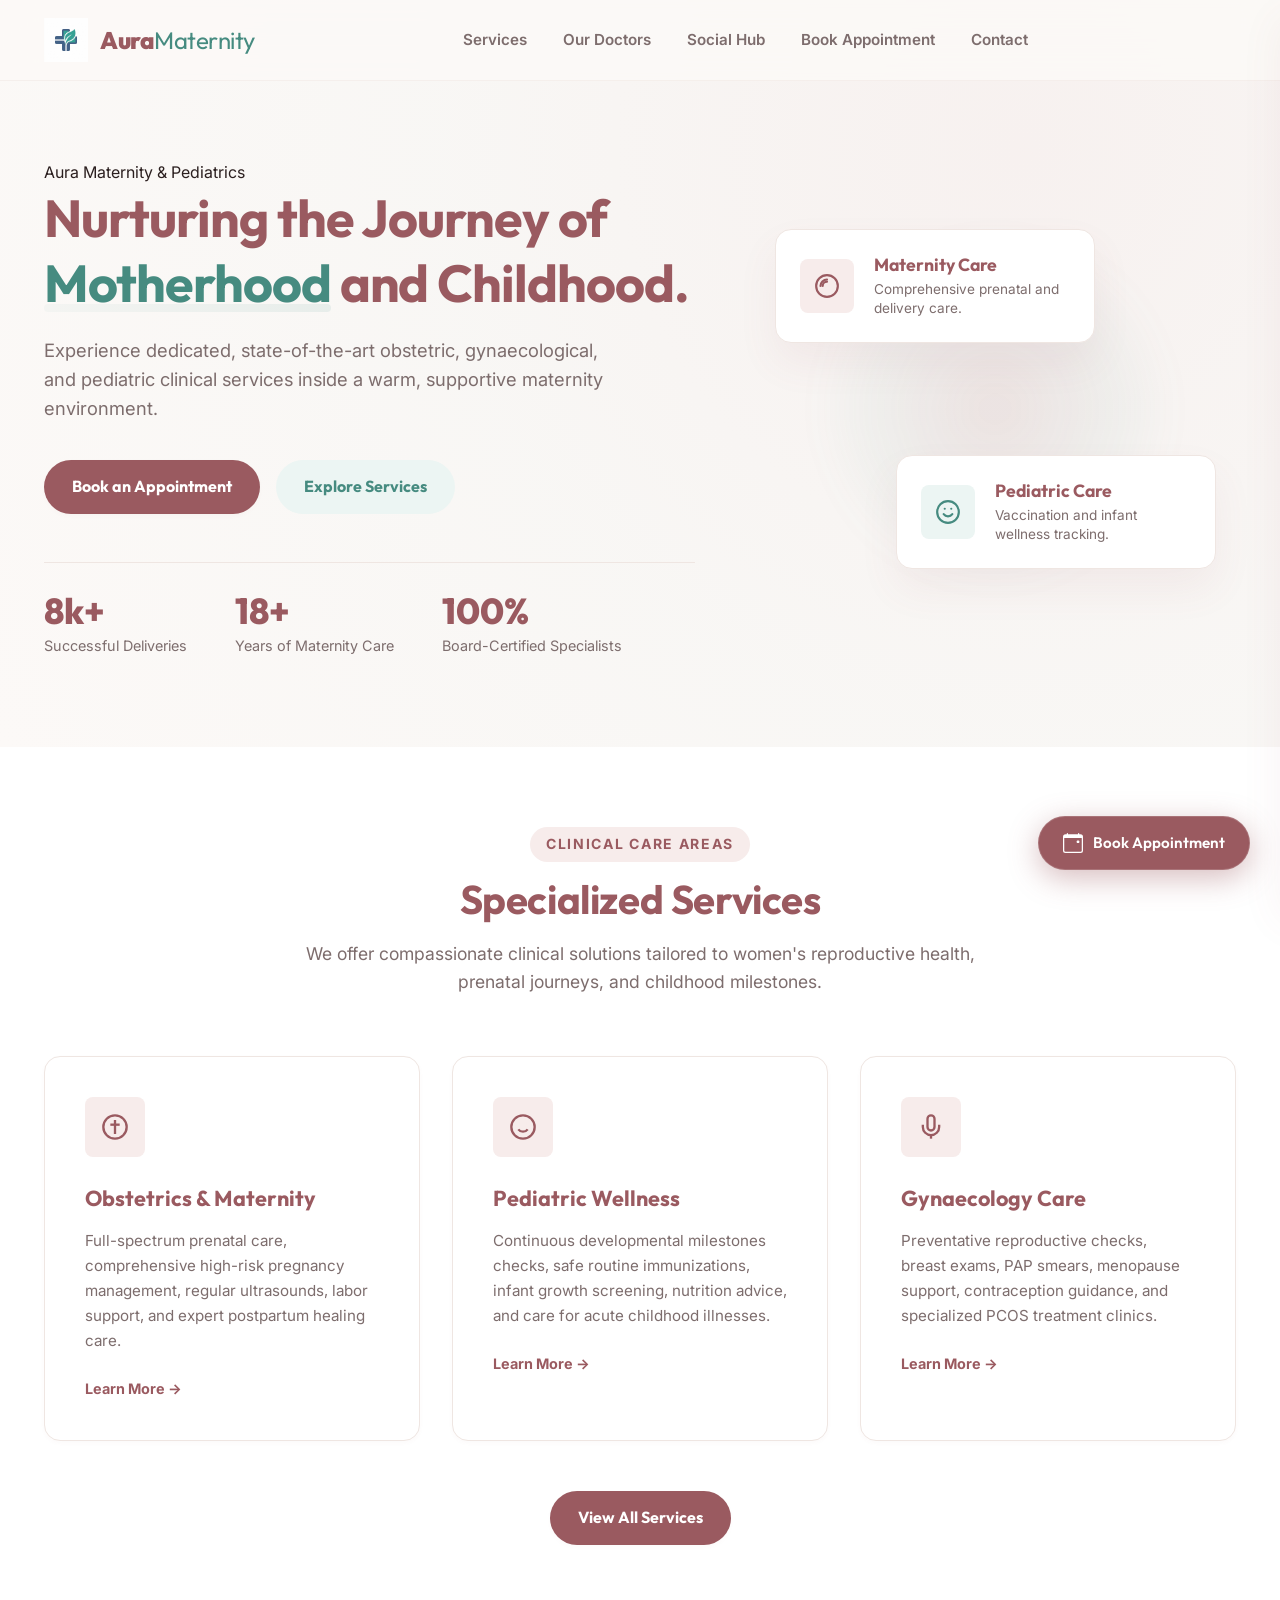
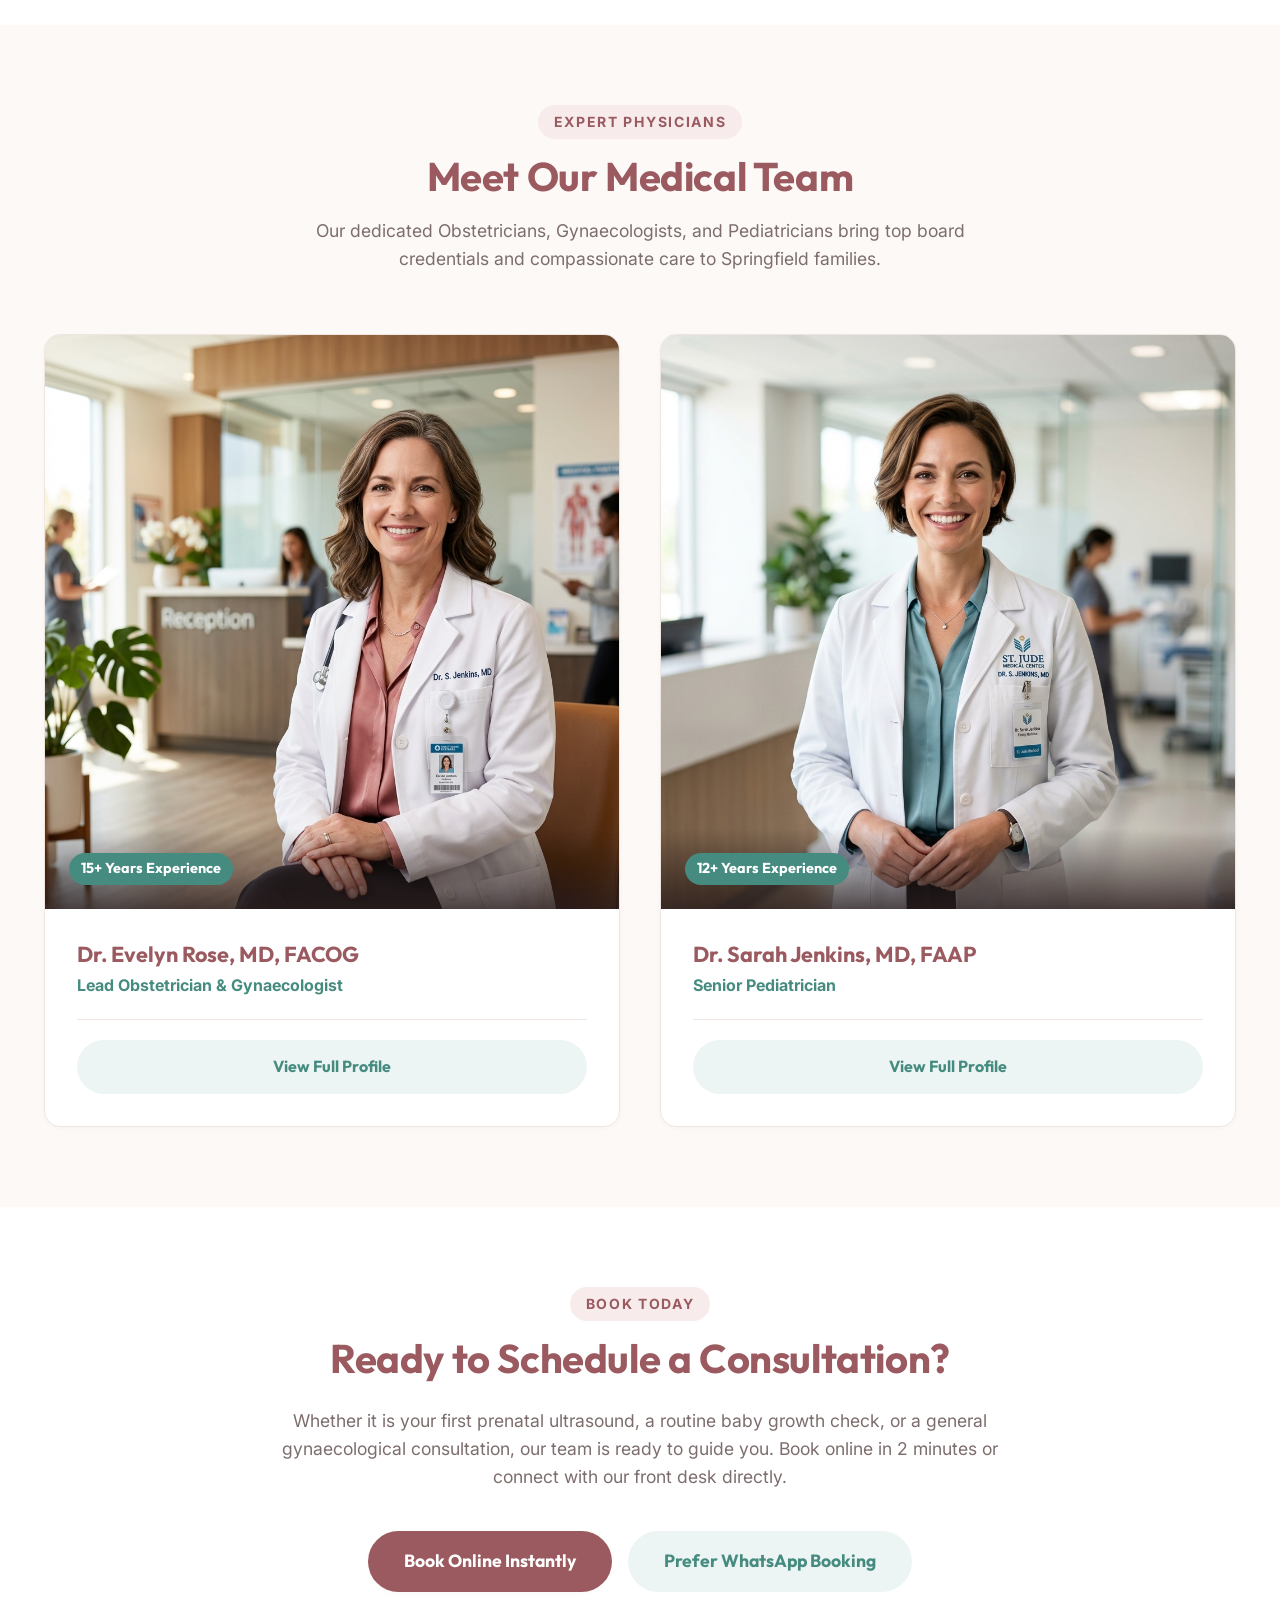
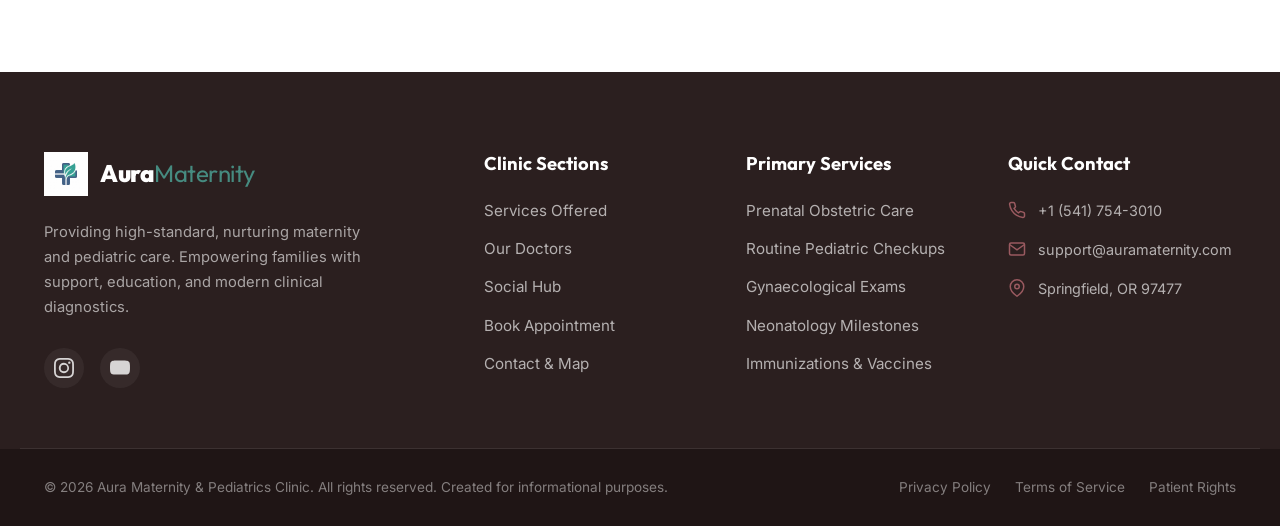
==== index.html @ d5ce459d "Adding Base Code" ====
<!DOCTYPE html>
<html lang="en">
<head>
  <meta charset="UTF-8">
  <meta name="viewport" content="width=device-width, initial-scale=1.0">
  <title>Aura Maternity & Pediatrics Clinic | Compassionate Maternal & Child Care</title>
  <meta name="description" content="Welcome to Aura Maternity & Pediatrics Clinic Springfield. Offering dedicated obstetric, gynaecological, and pediatric services. Book your consultation today.">
  
  <!-- Preconnect to Google Fonts -->
  <link rel="preconnect" href="https://fonts.googleapis.com">
  <link rel="preconnect" href="https://fonts.gstatic.com" crossorigin>
  <link href="https://fonts.googleapis.com/css2?family=Inter:wght@300;400;500;600;700&family=Outfit:wght@300;400;500;600;700;800&display=swap" rel="stylesheet">
  
  <!-- Main Stylesheet -->
  <link rel="stylesheet" href="styles.css">
</head>
<body>

  <!-- SHARED HEADER -->
  <clinic-header></clinic-header>

  <!-- 2. HERO SECTION -->
  <section class="hero-section" id="hero">
    <div class="hero-container container">
      <div class="hero-content">
        <div class="badge">Aura Maternity & Pediatrics</div>
        <h1 class="hero-title">Nurturing the Journey of <span class="highlight">Motherhood</span> and Childhood.</h1>
        <p class="hero-subtitle">Experience dedicated, state-of-the-art obstetric, gynaecological, and pediatric clinical services inside a warm, supportive maternity environment.</p>
        <div class="hero-cta-group">
          <a href="booking.html" class="btn-primary hero-btn">Book an Appointment</a>
          <a href="services.html" class="btn-secondary hero-btn-sec">Explore Services</a>
        </div>
        <div class="hero-stats">
          <div class="stat-item">
            <span class="stat-num">8k+</span>
            <span class="stat-label">Successful Deliveries</span>
          </div>
          <div class="stat-item">
            <span class="stat-num">18+</span>
            <span class="stat-label">Years of Maternity Care</span>
          </div>
          <div class="stat-item">
            <span class="stat-num">100%</span>
            <span class="stat-label">Board-Certified Specialists</span>
          </div>
        </div>
      </div>
      <div class="hero-visual">
        <div class="visual-card main-card">
          <div class="card-icon-wrapper">
            <!-- Maternal health baby icon -->
            <svg xmlns="http://www.w3.org/2000/svg" viewBox="0 0 24 24" fill="none" stroke="currentColor" stroke-width="2" stroke-linecap="round" stroke-linejoin="round"><path d="M12 22a10 10 0 1 0 0-20 10 10 0 0 0 0 20z"/><path d="M12 6a6 6 0 0 0-6 6"/><path d="M12 8a4 4 0 0 0-4 4"/></svg>
          </div>
          <div class="card-details">
            <h3>Maternity Care</h3>
            <p>Comprehensive prenatal and delivery care.</p>
          </div>
        </div>
        <div class="visual-card heart-card">
          <div class="card-icon-wrapper teal">
            <!-- Child care teddy or smiling face icon -->
            <svg xmlns="http://www.w3.org/2000/svg" viewBox="0 0 24 24" fill="none" stroke="currentColor" stroke-width="2" stroke-linecap="round" stroke-linejoin="round"><circle cx="12" cy="12" r="10"/><path d="M8 14s1.5 2 4 2 4-2 4-2"/><line x1="9" y1="9" x2="9.01" y2="9"/><line x1="15" y1="9" x2="15.01" y2="9"/></svg>
          </div>
          <div class="card-details">
            <h3>Pediatric Care</h3>
            <p>Vaccination and infant wellness tracking.</p>
          </div>
        </div>
        <div class="visual-gradient-glow"></div>
      </div>
    </div>
  </section>

  <!-- 3. SERVICES PREVIEW SECTION -->
  <section class="services-section section-padding bg-light">
    <div class="container">
      <div class="section-header text-center">
        <span class="sub-heading">Clinical Care Areas</span>
        <h2 class="section-title">Specialized Services</h2>
        <p class="section-desc">We offer compassionate clinical solutions tailored to women's reproductive health, prenatal journeys, and childhood milestones.</p>
      </div>
      
      <div class="services-grid">
        <article class="service-card">
          <div class="service-icon-container">
            <svg xmlns="http://www.w3.org/2000/svg" viewBox="0 0 24 24" fill="none" stroke="currentColor" stroke-width="2" class="service-icon"><path d="M12 22c5.523 0 10-4.477 10-10S17.523 2 12 2 2 6.477 2 12s4.477 10 10 10z"/><path d="M12 6v12"/><path d="M8 10h8"/></svg>
          </div>
          <h3 class="service-title">Obstetrics & Maternity</h3>
          <p class="service-description">Full-spectrum prenatal care, comprehensive high-risk pregnancy management, regular ultrasounds, labor support, and expert postpartum healing care.</p>
          <a href="services.html" class="service-card-link">Learn More &rarr;</a>
        </article>

        <article class="service-card">
          <div class="service-icon-container">
            <svg xmlns="http://www.w3.org/2000/svg" viewBox="0 0 24 24" fill="none" stroke="currentColor" stroke-width="2" class="service-icon"><circle cx="12" cy="12" r="10"/><path d="M8 14s1.5 2 4 2 4-2 4-2"/><line x1="9" y1="9" x2="9.01" y2="9"/><line x1="15" y1="9" x2="15.01" y2="9"/></svg>
          </div>
          <h3 class="service-title">Pediatric Wellness</h3>
          <p class="service-description">Continuous developmental milestones checks, safe routine immunizations, infant growth screening, nutrition advice, and care for acute childhood illnesses.</p>
          <a href="services.html" class="service-card-link">Learn More &rarr;</a>
        </article>

        <article class="service-card">
          <div class="service-icon-container">
            <svg xmlns="http://www.w3.org/2000/svg" viewBox="0 0 24 24" fill="none" stroke="currentColor" stroke-width="2" class="service-icon"><path d="M12 2a3 3 0 0 0-3 3v7a3 3 0 0 0 6 0V5a3 3 0 0 0-3-3z"/><path d="M19 10v2a7 7 0 0 1-14 0v-2"/><line x1="12" y1="19" x2="12" y2="22"/></svg>
          </div>
          <h3 class="service-title">Gynaecology Care</h3>
          <p class="service-description">Preventative reproductive checks, breast exams, PAP smears, menopause support, contraception guidance, and specialized PCOS treatment clinics.</p>
          <a href="services.html" class="service-card-link">Learn More &rarr;</a>
        </article>
      </div>

      <div class="text-center" style="margin-top: 50px;">
        <a href="services.html" class="btn-primary">View All Services</a>
      </div>
    </div>
  </section>

  <!-- 4. FEATURED DOCTORS PREVIEW -->
  <section class="doctors-section section-padding">
    <div class="container">
      <div class="section-header text-center">
        <span class="sub-heading">Expert Physicians</span>
        <h2 class="section-title">Meet Our Medical Team</h2>
        <p class="section-desc">Our dedicated Obstetricians, Gynaecologists, and Pediatricians bring top board credentials and compassionate care to Springfield families.</p>
      </div>

      <div class="doctors-grid">
        <article class="doctor-card">
          <div class="doctor-img-wrapper">
            <img src="assets/doc1.png" alt="Dr. Evelyn Rose" class="doctor-img">
            <div class="doctor-social-overlay">
              <span class="doctor-exp">15+ Years Experience</span>
            </div>
          </div>
          <div class="doctor-info">
            <h3 class="doctor-name">Dr. Evelyn Rose, MD, FACOG</h3>
            <p class="doctor-title">Lead Obstetrician & Gynaecologist</p>
            <hr class="doctor-divider">
            <a href="doctors.html" class="btn-secondary" style="width:100%; text-align:center;">View Full Profile</a>
          </div>
        </article>

        <article class="doctor-card">
          <div class="doctor-img-wrapper">
            <img src="assets/doc2.png" alt="Dr. Sarah Jenkins" class="doctor-img">
            <div class="doctor-social-overlay">
              <span class="doctor-exp">12+ Years Experience</span>
            </div>
          </div>
          <div class="doctor-info">
            <h3 class="doctor-name">Dr. Sarah Jenkins, MD, FAAP</h3>
            <p class="doctor-title">Senior Pediatrician</p>
            <hr class="doctor-divider">
            <a href="doctors.html" class="btn-secondary" style="width:100%; text-align:center;">View Full Profile</a>
          </div>
        </article>
      </div>
    </div>
  </section>

  <!-- 5. APPOINTMENT BOOKING MOTIVE CALLOUT -->
  <section class="booking-section section-padding bg-light">
    <div class="container text-center" style="max-width: 800px;">
      <span class="sub-heading">Book Today</span>
      <h2 class="section-title" style="margin-bottom: 24px;">Ready to Schedule a Consultation?</h2>
      <p class="section-desc" style="margin-bottom: 40px;">Whether it is your first prenatal ultrasound, a routine baby growth check, or a general gynaecological consultation, our team is ready to guide you. Book online in 2 minutes or connect with our front desk directly.</p>
      <div style="display: flex; gap: 16px; justify-content: center; flex-wrap: wrap;">
        <a href="booking.html" class="btn-primary" style="font-size: 1.1rem; padding: 16px 36px;">Book Online Instantly</a>
        <a href="booking.html" class="btn-secondary" style="font-size: 1.1rem; padding: 16px 36px;">Prefer WhatsApp Booking</a>
      </div>
    </div>
  </section>

  <!-- FOOTER -->
  <clinic-footer></clinic-footer>

  <script src="header.js" defer></script>
  <script src="footer.js" defer></script>
  <script src="app.js"></script>
</body>
</html>
---- styles.css ----
/* ==========================================================================
   Aura Maternity & Pediatrics Clinic Stylesheet (Maternity Re-Theme)
   ========================================================================== */

/* 1. CSS VARIABLES & THEME SETUP */
:root {
  /* Color Palette - Warm, Comforting Maternity Home Theme */
  --primary: #9A5A60;          /* Warm Dusty Rose */
  --primary-hover: #7E4449;
  --primary-light: #F7ECEB;
  --secondary: #468B80;        /* Soft Sage Teal */
  --secondary-hover: #366E65;
  --secondary-light: #ECF5F3;
  --accent: #FAF1EE;           /* Warm Peach/Cream Accent */
  --text-main: #2B1F1F;        /* Deep Espresso Charcoal */
  --text-muted: #7D6D6D;       /* Warm Taupe Slate */
  --bg-primary: #FCF9F7;       /* Soft Creamy White */
  --bg-secondary: #FFFFFF;     /* Pure White */
  --border-color: #EFE6E2;     /* Warm Soft Border */
  --whatsapp-green: #25D366;   
  --whatsapp-hover: #1EBE57;
  
  /* Typography & Spacing */
  --font-heading: 'Outfit', sans-serif;
  --font-body: 'Inter', sans-serif;
  
  /* Shadows & Radius */
  --shadow-sm: 0 2px 4px rgba(154, 90, 96, 0.03);
  --shadow-md: 0 10px 20px rgba(154, 90, 96, 0.05);
  --shadow-lg: 0 20px 40px rgba(154, 90, 96, 0.07);
  --shadow-teal: 0 10px 20px rgba(70, 139, 128, 0.15);
  --radius-sm: 8px;
  --radius-md: 16px;
  --radius-lg: 24px;
  --radius-round: 50%;
  
  /* Transitions */
  --transition-fast: 0.2s cubic-bezier(0.4, 0, 0.2, 1);
  --transition-normal: 0.3s cubic-bezier(0.4, 0, 0.2, 1);
  --transition-slow: 0.5s cubic-bezier(0.4, 0, 0.2, 1);
}

/* 2. RESET & BASE STYLES */
*, *::before, *::after {
  box-sizing: border-box;
  margin: 0;
  padding: 0;
}

html {
  scroll-behavior: smooth;
  font-size: 16px;
}

body {
  font-family: var(--font-body);
  color: var(--text-main);
  background-color: var(--bg-primary);
  line-height: 1.6;
  -webkit-font-smoothing: antialiased;
  overflow-x: hidden;
}

.container {
  width: 100%;
  max-width: 1240px;
  margin: 0 auto;
  padding: 0 24px;
}

section {
  position: relative;
}

.section-padding {
  padding: 80px 0;
}

.bg-light {
  background-color: var(--bg-secondary);
}

a {
  text-decoration: none;
  color: inherit;
  transition: var(--transition-fast);
}

ul {
  list-style: none;
}

img {
  max-width: 100%;
  display: block;
  height: auto;
}

/* Typography styles */
h1, h2, h3, h4, h5, h6 {
  font-family: var(--font-heading);
  font-weight: 700;
  line-height: 1.25;
}

.section-header {
  max-width: 700px;
  margin: 0 auto 60px auto;
}

.text-center {
  text-align: center;
}

.sub-heading {
  font-family: var(--font-body);
  font-size: 0.875rem;
  text-transform: uppercase;
  letter-spacing: 0.12em;
  color: var(--primary);
  font-weight: 700;
  display: inline-block;
  margin-bottom: 12px;
  background-color: var(--primary-light);
  padding: 6px 16px;
  border-radius: 50px;
}

.section-title {
  font-size: 2.5rem;
  color: var(--primary);
  margin-bottom: 16px;
  letter-spacing: -0.01em;
}

.section-desc {
  color: var(--text-muted);
  font-size: 1.1rem;
}

/* Page Banner (Multi-Page Header Hero) */
.page-banner {
  background: radial-gradient(circle at 10% 20%, var(--accent) 0%, var(--bg-primary) 100%);
  padding: 140px 0 60px 0;
  border-bottom: 1px solid var(--border-color);
  text-align: center;
}

.page-banner h1 {
  font-size: 3rem;
  color: var(--primary);
  margin-bottom: 12px;
}

.page-banner p {
  color: var(--text-muted);
  font-size: 1.15rem;
  max-width: 600px;
  margin: 0 auto;
}

/* Button UI Components - Optimized for Gynaecology & Booking Intent */
.btn-primary {
  display: inline-flex;
  align-items: center;
  justify-content: center;
  background-color: var(--primary);
  color: var(--bg-secondary) !important;
  font-family: var(--font-heading);
  font-weight: 700;
  padding: 14px 28px;
  border-radius: 50px;
  border: none;
  cursor: pointer;
  box-shadow: var(--shadow-sm);
  transition: var(--transition-fast);
}

.btn-primary:hover {
  background-color: var(--primary-hover);
  transform: translateY(-2px);
  box-shadow: var(--shadow-md);
}

.btn-secondary {
  display: inline-flex;
  align-items: center;
  justify-content: center;
  background-color: var(--secondary-light);
  color: var(--secondary) !important;
  font-family: var(--font-heading);
  font-weight: 700;
  padding: 14px 28px;
  border-radius: 50px;
  border: none;
  cursor: pointer;
  transition: var(--transition-fast);
}

.btn-secondary:hover {
  background-color: #d8ebe8;
  transform: translateY(-2px);
}

/* ==========================================================================
   3. NAVIGATION HEADER
   ========================================================================== */
.header {
  position: fixed;
  top: 0;
  left: 0;
  width: 100%;
  z-index: 1000;
  background-color: rgba(252, 249, 247, 0.85);
  backdrop-filter: blur(16px);
  -webkit-backdrop-filter: blur(16px);
  border-bottom: 1px solid rgba(239, 230, 226, 0.5);
  transition: var(--transition-normal);
}

.header.scrolled {
  background-color: var(--bg-secondary);
  box-shadow: var(--shadow-sm);
  padding: 8px 0;
}

.nav-container {
  display: flex;
  align-items: center;
  justify-content: space-between;
  height: 80px;
  transition: var(--transition-normal);
}

.header.scrolled .nav-container {
  height: 70px;
}

.logo-wrapper {
  display: flex;
  align-items: center;
  gap: 12px;
}

.logo-img {
  width: 44px;
  height: 44px;
  object-fit: contain;
}

.logo-text {
  font-family: var(--font-heading);
  font-size: 1.5rem;
  font-weight: 850;
  color: var(--primary);
  letter-spacing: -0.02em;
}

.logo-text span {
  color: var(--secondary);
  font-weight: 400;
}

/* Desktop navigation links */
.nav-list {
  display: flex;
  gap: 36px;
}

.nav-link {
  font-family: var(--font-body);
  font-size: 0.95rem;
  font-weight: 600;
  color: var(--text-muted);
  position: relative;
  padding: 8px 0;
}

.nav-link::after {
  content: '';
  position: absolute;
  bottom: 0;
  left: 0;
  width: 0;
  height: 2.5px;
  background-color: var(--primary);
  transition: var(--transition-fast);
}

.nav-link:hover {
  color: var(--primary);
}

.nav-link:hover::after,
.nav-link.active::after {
  width: 100%;
}

.nav-link.active {
  color: var(--primary);
  font-weight: 700;
}

.nav-actions {
  display: flex;
  align-items: center;
  gap: 20px;
}

/* Menu Hamburger Button (Mobile) */
.menu-toggle {
  display: none;
  background: none;
  border: none;
  cursor: pointer;
  flex-direction: column;
  gap: 6px;
  padding: 8px;
  z-index: 1100;
}

.menu-toggle .bar {
  width: 24px;
  height: 2.5px;
  background-color: var(--primary);
  border-radius: 4px;
  transition: var(--transition-fast);
}

/* Mobile drawer navigation system */
.mobile-drawer {
  position: fixed;
  top: 0;
  right: -320px;
  width: 320px;
  height: 100%;
  background-color: var(--bg-secondary);
  z-index: 1100;
  box-shadow: var(--shadow-lg);
  display: flex;
  flex-direction: column;
  padding: 32px 24px;
  transition: var(--transition-normal);
}

.mobile-drawer.open {
  right: 0;
}

.drawer-header {
  display: flex;
  align-items: center;
  justify-content: space-between;
  margin-bottom: 40px;
}

.drawer-close {
  font-size: 2rem;
  background: none;
  border: none;
  cursor: pointer;
  color: var(--text-muted);
  line-height: 1;
}

.drawer-list {
  display: flex;
  flex-direction: column;
  gap: 20px;
  margin-bottom: auto;
}

.drawer-link {
  font-family: var(--font-heading);
  font-size: 1.25rem;
  font-weight: 700;
  color: var(--text-main);
  padding: 8px 0;
  display: block;
}

.drawer-link:hover,
.drawer-link.active {
  color: var(--primary);
}

.drawer-footer {
  margin-top: auto;
}

.drawer-btn {
  width: 100%;
  text-align: center;
}

.drawer-overlay {
  position: fixed;
  top: 0;
  left: 0;
  width: 100%;
  height: 100%;
  background-color: rgba(43, 31, 31, 0.4);
  z-index: 1050;
  opacity: 0;
  pointer-events: none;
  backdrop-filter: blur(4px);
  transition: var(--transition-normal);
}

.drawer-overlay.active {
  opacity: 1;
  pointer-events: auto;
}

/* ==========================================================================
   4. HERO SECTION
   ========================================================================== */
.hero-section {
  padding: 160px 0 90px 0;
  background: radial-gradient(circle at 80% 20%, rgba(154, 90, 96, 0.05) 0%, rgba(70, 139, 128, 0.02) 50%, var(--bg-primary) 100%);
  overflow: hidden;
}

.hero-container {
  display: grid;
  grid-template-columns: 1.15fr 0.85fr;
  align-items: center;
  gap: 60px;
}

.hero-title {
  font-size: 3.25rem;
  color: var(--primary);
  margin-bottom: 20px;
  letter-spacing: -0.02em;
}

.hero-title .highlight {
  color: var(--secondary);
  position: relative;
}

.hero-title .highlight::after {
  content: '';
  position: absolute;
  bottom: 4px;
  left: 0;
  width: 100%;
  height: 8px;
  background-color: rgba(70, 139, 128, 0.12);
  z-index: -1;
  border-radius: 4px;
}

.hero-subtitle {
  font-size: 1.15rem;
  color: var(--text-muted);
  margin-bottom: 36px;
  max-width: 580px;
}

.hero-cta-group {
  display: flex;
  gap: 16px;
  margin-bottom: 48px;
}

.hero-stats {
  display: flex;
  gap: 48px;
  border-top: 1px solid var(--border-color);
  padding-top: 28px;
}

.stat-item {
  display: flex;
  flex-direction: column;
}

.stat-num {
  font-family: var(--font-heading);
  font-size: 2.25rem;
  font-weight: 800;
  color: var(--primary);
  line-height: 1.1;
}

.stat-label {
  color: var(--text-muted);
  font-size: 0.9rem;
  margin-top: 4px;
}

/* Hero geometric UI illustration cards */
.hero-visual {
  position: relative;
  height: 480px;
  display: flex;
  align-items: center;
  justify-content: center;
}

.visual-card {
  position: absolute;
  background-color: var(--bg-secondary);
  border-radius: var(--radius-md);
  box-shadow: var(--shadow-lg);
  padding: 24px;
  display: flex;
  align-items: center;
  gap: 20px;
  width: 320px;
  transition: var(--transition-normal);
  z-index: 2;
  border: 1px solid var(--border-color);
}

.visual-card:hover {
  transform: translateY(-8px) scale(1.02);
}

.main-card {
  top: 60px;
  left: 20px;
}

.heart-card {
  bottom: 80px;
  right: 20px;
}

.card-icon-wrapper {
  width: 54px;
  height: 54px;
  border-radius: var(--radius-sm);
  background-color: var(--primary-light);
  color: var(--primary);
  display: flex;
  align-items: center;
  justify-content: center;
  flex-shrink: 0;
}

.card-icon-wrapper.teal {
  background-color: var(--secondary-light);
  color: var(--secondary);
}

.card-icon-wrapper svg {
  width: 26px;
  height: 26px;
}

.card-details h3 {
  font-size: 1.1rem;
  color: var(--primary);
  margin-bottom: 4px;
}

.card-details p {
  font-size: 0.85rem;
  color: var(--text-muted);
  line-height: 1.4;
}

.visual-gradient-glow {
  position: absolute;
  width: 320px;
  height: 320px;
  border-radius: var(--radius-round);
  background: radial-gradient(circle, rgba(154, 90, 96, 0.12) 0%, rgba(70, 139, 128, 0.05) 50%, transparent 100%);
  filter: blur(20px);
  z-index: 1;
}

/* ==========================================================================
   5. SERVICES OFFERED
   ========================================================================== */
.services-grid {
  display: grid;
  grid-template-columns: repeat(auto-fit, minmax(350px, 1fr));
  gap: 32px;
}

.service-card {
  background-color: var(--bg-secondary);
  border-radius: var(--radius-md);
  padding: 40px;
  box-shadow: var(--shadow-sm);
  border: 1px solid var(--border-color);
  transition: var(--transition-normal);
  display: flex;
  flex-direction: column;
  align-items: flex-start;
}

.service-card:hover {
  transform: translateY(-8px);
  box-shadow: var(--shadow-lg);
  border-color: rgba(154, 90, 96, 0.2);
}

.service-icon-container {
  width: 60px;
  height: 60px;
  border-radius: var(--radius-sm);
  background-color: var(--primary-light);
  color: var(--primary);
  display: flex;
  align-items: center;
  justify-content: center;
  margin-bottom: 28px;
  transition: var(--transition-fast);
}

.service-card:hover .service-icon-container {
  background-color: var(--secondary);
  color: var(--bg-secondary);
  transform: scale(1.05);
}

.service-icon {
  width: 28px;
  height: 28px;
}

.service-title {
  font-size: 1.35rem;
  color: var(--primary);
  margin-bottom: 16px;
}

.service-description {
  color: var(--text-muted);
  font-size: 0.95rem;
  line-height: 1.65;
  margin-bottom: 24px;
}

.service-card-link {
  font-weight: 700;
  font-size: 0.9rem;
  color: var(--primary);
  display: inline-flex;
  align-items: center;
  gap: 6px;
}

.service-card-link:hover {
  color: var(--secondary);
}

/* ==========================================================================
   6. DOCTORS & QUALIFICATIONS
   ========================================================================== */
.doctors-grid {
  display: grid;
  grid-template-columns: repeat(auto-fit, minmax(340px, 1fr));
  gap: 40px;
}

.doctor-card {
  background-color: var(--bg-secondary);
  border-radius: var(--radius-md);
  box-shadow: var(--shadow-sm);
  border: 1px solid var(--border-color);
  overflow: hidden;
  transition: var(--transition-normal);
}

.doctor-card:hover {
  transform: translateY(-6px);
  box-shadow: var(--shadow-lg);
}

.doctor-img-wrapper {
  position: relative;
  width: 100%;
  aspect-ratio: 1 / 1;
  overflow: hidden;
  background-color: var(--primary-light);
}

.doctor-img {
  width: 100%;
  height: 100%;
  object-fit: cover;
  transition: var(--transition-slow);
}

.doctor-card:hover .doctor-img {
  transform: scale(1.05);
}

.doctor-social-overlay {
  position: absolute;
  bottom: 0;
  left: 0;
  width: 100%;
  background: linear-gradient(to top, rgba(43, 31, 31, 0.8) 0%, rgba(43, 31, 31, 0) 100%);
  padding: 24px;
  display: flex;
  align-items: flex-end;
}

.doctor-exp {
  color: var(--bg-secondary);
  font-family: var(--font-heading);
  font-size: 0.9rem;
  font-weight: 700;
  background-color: var(--secondary);
  padding: 4px 12px;
  border-radius: 50px;
}

.doctor-info {
  padding: 32px;
}

.doctor-name {
  font-size: 1.35rem;
  color: var(--primary);
  margin-bottom: 6px;
}

.doctor-title {
  color: var(--secondary);
  font-weight: 700;
  font-size: 1rem;
}

.doctor-divider {
  border: none;
  border-top: 1px solid var(--border-color);
  margin: 20px 0;
}

.qualifications-header {
  font-size: 0.9rem;
  color: var(--text-main);
  margin-bottom: 12px;
  font-weight: 750;
  text-transform: uppercase;
  letter-spacing: 0.05em;
}

.qualifications-list {
  display: flex;
  flex-direction: column;
  gap: 8px;
}

.qualifications-list li {
  font-size: 0.88rem;
  color: var(--text-muted);
  position: relative;
  padding-left: 20px;
}

.qualifications-list li::before {
  content: "•";
  color: var(--primary);
  font-size: 1.25rem;
  position: absolute;
  left: 4px;
  top: -2px;
}

/* ==========================================================================
   7. PATIENT EDUCATION & SOCIAL MEDIA REELS (SOCIAL HUB)
   ========================================================================== */
.social-hub-intro {
  margin-bottom: 50px;
  padding: 30px;
  background-color: var(--accent);
  border-radius: var(--radius-md);
  border: 1px dashed var(--primary);
  display: flex;
  align-items: center;
  justify-content: space-between;
  gap: 30px;
}

.intro-content h3 {
  color: var(--primary);
  font-size: 1.35rem;
  margin-bottom: 6px;
}

.intro-content p {
  color: var(--text-muted);
  font-size: 0.95rem;
}

.social-btns {
  display: flex;
  gap: 12px;
  flex-wrap: wrap;
}

.social-btn {
  display: inline-flex;
  align-items: center;
  gap: 8px;
  padding: 10px 18px;
  border-radius: 50px;
  font-family: var(--font-heading);
  font-weight: 700;
  font-size: 0.88rem;
  color: var(--bg-secondary);
}

.btn-ig { background: linear-gradient(45deg, #f09433 0%, #e6683c 25%, #dc2743 50%, #cc2366 75%, #bc1888 100%); }
.btn-yt { background-color: #FF0000; }

.social-btns a:hover {
  transform: translateY(-2px);
  box-shadow: var(--shadow-md);
}

.education-tabs {
  display: flex;
  justify-content: center;
  gap: 16px;
  margin-bottom: 48px;
  flex-wrap: wrap;
}

.tab-btn {
  font-family: var(--font-heading);
  font-size: 0.95rem;
  font-weight: 700;
  color: var(--text-muted);
  background-color: var(--bg-secondary);
  border: 1px solid var(--border-color);
  padding: 10px 24px;
  border-radius: 50px;
  cursor: pointer;
  transition: var(--transition-fast);
}

.tab-btn:hover {
  color: var(--primary);
  border-color: var(--primary);
}

.tab-btn.active {
  color: var(--bg-secondary);
  background-color: var(--primary);
  border-color: var(--primary);
}

.education-grid {
  display: grid;
  grid-template-columns: repeat(auto-fit, minmax(320px, 1fr));
  gap: 32px;
}

.video-card-container {
  background-color: var(--bg-secondary);
  border-radius: var(--radius-md);
  overflow: hidden;
  box-shadow: var(--shadow-sm);
  border: 1px solid var(--border-color);
  transition: var(--transition-normal);
  display: flex;
  flex-direction: column;
}

.video-card-container:hover {
  transform: translateY(-4px);
  box-shadow: var(--shadow-lg);
}

.reel-aspect-ratio-box,
.shorts-aspect-ratio-box {
  width: 100%;
  aspect-ratio: 9 / 16;
  position: relative;
  background-color: #000;
  overflow: hidden;
}

.video-thumbnail-placeholder {
  position: absolute;
  top: 0;
  left: 0;
  width: 100%;
  height: 100%;
  display: flex;
  flex-direction: column;
  justify-content: space-between;
  padding: 24px;
  cursor: pointer;
  z-index: 2;
}

.video-badge {
  align-self: flex-start;
  background-color: rgba(43, 31, 31, 0.6);
  color: var(--bg-secondary);
  font-size: 0.75rem;
  font-weight: 700;
  padding: 4px 10px;
  border-radius: 50px;
  backdrop-filter: blur(4px);
  letter-spacing: 0.05em;
  text-transform: uppercase;
}

.youtube-badge {
  background-color: rgba(255, 0, 0, 0.85);
}

.play-button-overlay {
  position: absolute;
  top: 50%;
  left: 50%;
  transform: translate(-50%, -50%);
  width: 64px;
  height: 64px;
  border-radius: var(--radius-round);
  background-color: rgba(255, 255, 255, 0.95);
  color: var(--primary);
  display: flex;
  align-items: center;
  justify-content: center;
  box-shadow: var(--shadow-lg);
  transition: var(--transition-fast);
}

.video-thumbnail-placeholder:hover .play-button-overlay {
  transform: translate(-50%, -50%) scale(1.1);
  background-color: var(--secondary);
  color: var(--bg-secondary);
}

.play-svg {
  width: 24px;
  height: 24px;
  margin-left: 4px;
  fill: currentColor;
}

.video-creator {
  display: flex;
  align-items: center;
  gap: 10px;
  color: var(--bg-secondary);
  text-shadow: 0 2px 4px rgba(0, 0, 0, 0.4);
}

.creator-avatar {
  width: 32px;
  height: 32px;
  border-radius: var(--radius-round);
  border: 1.5px solid var(--bg-secondary);
  object-fit: cover;
}

.video-creator span {
  font-weight: 600;
  font-size: 0.85rem;
}

.video-iframe {
  position: absolute;
  top: 0;
  left: 0;
  width: 100%;
  height: 100%;
  z-index: 1;
}

.video-iframe.hidden {
  display: none;
}

.video-info {
  padding: 24px;
  flex-grow: 1;
  display: flex;
  flex-direction: column;
}

.video-title {
  font-size: 1.15rem;
  color: var(--primary);
  margin-bottom: 8px;
}

.video-caption {
  font-size: 0.88rem;
  color: var(--text-muted);
  margin-bottom: 16px;
  line-height: 1.5;
  flex-grow: 1;
}

.video-tag {
  color: var(--secondary);
  font-weight: 700;
  font-size: 0.85rem;
}

/* Carousel & Embed Styles */
.social-content-section {
  display: none;
}
.social-content-section.active {
  display: block;
}

.carousel-wrapper {
  position: relative;
  width: 100%;
  display: flex;
  align-items: center;
}

.carousel-container {
  overflow-x: auto;
  scroll-snap-type: x mandatory;
  scroll-behavior: smooth;
  display: flex;
  gap: 24px;
  padding: 16px 4px;
  width: 100%;
  -webkit-overflow-scrolling: touch;
}

.carousel-container::-webkit-scrollbar {
  display: none;
}

.carousel-slide {
  flex: 0 0 320px;
  scroll-snap-align: start;
  background-color: var(--bg-secondary);
  border-radius: var(--radius-md);
  border: 1px solid var(--border-color);
  box-shadow: var(--shadow-sm);
  overflow: hidden;
  display: flex;
  flex-direction: column;
}

.social-embed-iframe {
  width: 100%;
  height: 100%;
  border: none;
}

.carousel-arrow {
  position: absolute;
  top: 50%;
  transform: translateY(-50%);
  width: 48px;
  height: 48px;
  border-radius: var(--radius-round);
  background-color: var(--bg-secondary);
  border: 1px solid var(--border-color);
  color: var(--primary);
  display: flex;
  align-items: center;
  justify-content: center;
  cursor: pointer;
  box-shadow: var(--shadow-md);
  z-index: 10;
  transition: var(--transition-normal);
}

.carousel-arrow:hover {
  background-color: var(--primary);
  color: var(--bg-secondary);
  border-color: var(--primary);
}

.carousel-arrow.prev-btn {
  left: -24px;
}

.carousel-arrow.next-btn {
  right: -24px;
}

@media (max-width: 768px) {
  .carousel-arrow {
    display: none;
  }
}

/* See All Card */
.see-all-card {
  background-color: var(--accent-light, #FCF5F5);
  border: 2px dashed var(--primary);
  display: flex;
  align-items: center;
  justify-content: center;
  text-align: center;
  padding: 40px 24px;
}

.see-all-card-content {
  display: flex;
  flex-direction: column;
  align-items: center;
  justify-content: center;
  height: 100%;
}

.social-icon-large {
  width: 72px;
  height: 72px;
  border-radius: var(--radius-round);
  display: flex;
  align-items: center;
  justify-content: center;
  margin-bottom: 24px;
  color: var(--bg-secondary);
}

.ig-gradient {
  background: linear-gradient(45deg, #f09433 0%, #e6683c 25%, #dc2743 50%, #cc2366 75%, #bc1888 100%);
}

.yt-red {
  background-color: #FF0000;
}

.see-all-card h3 {
  font-size: 1.35rem;
  color: var(--primary);
  margin-bottom: 12px;
}

.see-all-card p {
  font-size: 0.9rem;
  color: var(--text-muted);
  margin-bottom: 28px;
  line-height: 1.5;
}

/* ==========================================================================
   8. APPOINTMENT BOOKING
   ========================================================================== */
.booking-layout {
  display: grid;
  grid-template-columns: 1.2fr 0.8fr;
  gap: 40px;
}

.booking-form-card {
  background-color: var(--bg-secondary);
  border-radius: var(--radius-md);
  overflow: hidden;
  box-shadow: var(--shadow-sm);
  border: 1px solid var(--border-color);
  display: flex;
  flex-direction: column;
}

.form-header {
  padding: 32px 32px 24px 32px;
  border-bottom: 1px solid var(--border-color);
}

.form-header h3 {
  font-size: 1.5rem;
  color: var(--primary);
  margin-bottom: 6px;
}

.form-header p {
  color: var(--text-muted);
  font-size: 0.95rem;
}

.iframe-wrapper {
  position: relative;
  width: 100%;
  height: 600px;
  background-color: var(--bg-primary);
}

.booking-iframe {
  position: absolute;
  top: 0;
  left: 0;
  width: 100%;
  height: 100%;
  border: none;
}

/* WhatsApp Callcard */
.whatsapp-action-card {
  position: relative;
  background: linear-gradient(135deg, #075E54 0%, #128C7E 100%);
  border-radius: var(--radius-md);
  padding: 48px 36px;
  color: var(--bg-secondary);
  box-shadow: var(--shadow-teal);
  overflow: hidden;
  display: flex;
  flex-direction: column;
  justify-content: center;
}

.whatsapp-card-content {
  position: relative;
  z-index: 2;
}

.whatsapp-icon-large {
  width: 80px;
  height: 80px;
  border-radius: var(--radius-round);
  background-color: rgba(255, 255, 255, 0.15);
  display: flex;
  align-items: center;
  justify-content: center;
  margin-bottom: 28px;
  color: var(--bg-secondary);
}

.whatsapp-badge {
  display: inline-block;
  background-color: rgba(255, 255, 255, 0.2);
  color: var(--bg-secondary);
  font-size: 0.75rem;
  font-weight: 700;
  text-transform: uppercase;
  letter-spacing: 0.08em;
  padding: 4px 12px;
  border-radius: 50px;
  margin-bottom: 16px;
}

.whatsapp-action-card h3 {
  font-size: 1.85rem;
  margin-bottom: 12px;
  font-weight: 700;
}

.whatsapp-text {
  font-size: 0.95rem;
  line-height: 1.6;
  opacity: 0.9;
  margin-bottom: 32px;
}

.phone-input-group {
  margin-bottom: 28px;
  display: flex;
  flex-direction: column;
  gap: 8px;
}

.phone-input-group label {
  font-size: 0.85rem;
  font-weight: 600;
  text-transform: uppercase;
  letter-spacing: 0.05em;
  opacity: 0.9;
}

.desk-select {
  width: 100%;
  background-color: rgba(255, 255, 255, 0.12);
  color: var(--bg-secondary);
  border: 1px solid rgba(255, 255, 255, 0.3);
  padding: 12px 16px;
  border-radius: var(--radius-sm);
  font-family: var(--font-body);
  font-size: 0.95rem;
  outline: none;
  cursor: pointer;
}

.desk-select option {
  background-color: #128C7E;
  color: var(--bg-secondary);
}

.btn-whatsapp {
  display: inline-flex;
  align-items: center;
  justify-content: center;
  gap: 10px;
  width: 100%;
  background-color: var(--bg-secondary);
  color: #075E54 !important;
  font-family: var(--font-heading);
  font-weight: 700;
  padding: 16px 28px;
  border-radius: 50px;
  box-shadow: 0 4px 12px rgba(0, 0, 0, 0.15);
  font-size: 1.05rem;
}

.btn-whatsapp:hover {
  background-color: var(--primary-light);
  transform: translateY(-2px);
  box-shadow: 0 6px 16px rgba(0, 0, 0, 0.25);
}

.whatsapp-card-background {
  position: absolute;
  top: -20px;
  right: -20px;
  width: 220px;
  height: 220px;
  border-radius: var(--radius-round);
  background-color: rgba(255, 255, 255, 0.04);
  z-index: 1;
}

/* ==========================================================================
   9. CLINIC INFO & ADDRESS
   ========================================================================== */
.contact-grid {
  display: grid;
  grid-template-columns: repeat(auto-fit, minmax(450px, 1fr));
  gap: 40px;
}

.contact-info-card {
  background-color: var(--bg-secondary);
  border-radius: var(--radius-md);
  padding: 48px;
  box-shadow: var(--shadow-sm);
  border: 1px solid var(--border-color);
}

.info-title {
  font-size: 1.85rem;
  color: var(--primary);
  margin-bottom: 36px;
}

.info-item {
  display: flex;
  gap: 20px;
  margin-bottom: 28px;
}

.info-item:last-child {
  margin-bottom: 0;
}

.info-icon {
  width: 48px;
  height: 48px;
  border-radius: var(--radius-sm);
  background-color: var(--primary-light);
  color: var(--primary);
  display: flex;
  align-items: center;
  justify-content: center;
  flex-shrink: 0;
}

.contact-svg {
  width: 22px;
  height: 22px;
}

.info-details h4 {
  font-size: 1.1rem;
  color: var(--primary);
  margin-bottom: 6px;
}

.info-details p {
  color: var(--text-muted);
  font-size: 0.95rem;
  line-height: 1.5;
}

.info-details a {
  color: var(--secondary);
  font-weight: 500;
}

.info-details a:hover {
  text-decoration: underline;
}

/* Styled Mock Map Container */
.map-container-wrapper {
  position: relative;
  width: 100%;
  height: 100%;
  min-height: 450px;
  border-radius: var(--radius-md);
  overflow: hidden;
  box-shadow: var(--shadow-sm);
  border: 1px solid var(--border-color);
}

.map-placeholder-box {
  width: 100%;
  height: 100%;
  position: relative;
  background-color: #EBF1FA;
  display: flex;
  align-items: center;
  justify-content: center;
}

.map-graphic-mock {
  position: absolute;
  top: 0;
  left: 0;
  width: 100%;
  height: 100%;
  background-color: #F7ECEB;
  overflow: hidden;
}

.map-grid-pattern {
  position: absolute;
  width: 100%;
  height: 100%;
  background-image: 
    linear-gradient(rgba(154, 90, 96, 0.05) 1px, transparent 1px),
    linear-gradient(90deg, rgba(154, 90, 96, 0.05) 1px, transparent 1px);
  background-size: 20px 20px;
}

.map-road-1 {
  position: absolute;
  top: 45%;
  left: 0;
  width: 100%;
  height: 32px;
  background-color: #FFFFFF;
}

.map-road-2 {
  position: absolute;
  left: 60%;
  top: 0;
  width: 32px;
  height: 100%;
  background-color: #FFFFFF;
}

.map-park {
  position: absolute;
  top: 15%;
  left: 15%;
  width: 160px;
  height: 100px;
  background-color: rgba(70, 139, 128, 0.12);
  border-radius: 8px;
}

.map-river {
  position: absolute;
  bottom: 0;
  left: 0;
  width: 45%;
  height: 130px;
  background-color: rgba(154, 90, 96, 0.04);
  border-radius: 0 100px 0 0;
}

.map-marker-pin {
  position: absolute;
  left: 60%;
  top: 45%;
  transform: translate(-50%, -100%);
  display: flex;
  flex-direction: column;
  align-items: center;
  cursor: pointer;
  z-index: 10;
}

.pin-dot {
  width: 18px;
  height: 18px;
  background-color: var(--primary);
  border: 3px solid #FFFFFF;
  border-radius: var(--radius-round);
  box-shadow: 0 2px 4px rgba(0, 0, 0, 0.2);
}

.pin-dot::after {
  content: '';
  position: absolute;
  width: 0;
  height: 0;
  border-left: 6px solid transparent;
  border-right: 6px solid transparent;
  border-top: 10px solid var(--primary);
  bottom: -6px;
  left: 50%;
  transform: translateX(-50%);
}

.pin-card {
  background-color: var(--primary);
  color: var(--bg-secondary);
  padding: 10px 14px;
  border-radius: var(--radius-sm);
  margin-bottom: 8px;
  box-shadow: var(--shadow-lg);
  pointer-events: none;
  width: 170px;
  text-align: center;
}

.pin-card h5 {
  font-size: 0.85rem;
  margin-bottom: 2px;
}

.pin-card p {
  font-size: 0.7rem;
  opacity: 0.8;
}

.animate-bounce {
  animation: bounce-pin 2s infinite;
}

@keyframes bounce-pin {
  0%, 100% { transform: translate(-50%, -100%); }
  50% { transform: translate(-50%, -106%); }
}

.map-overlay-controls {
  position: absolute;
  bottom: 20px;
  left: 20px;
  display: flex;
  flex-direction: column;
  gap: 8px;
  z-index: 2;
}

.map-ctrl-btn {
  width: 36px;
  height: 36px;
  background-color: var(--bg-secondary);
  border: 1px solid var(--border-color);
  border-radius: var(--radius-sm);
  font-size: 1.25rem;
  font-weight: 600;
  cursor: pointer;
  color: var(--primary);
  display: flex;
  align-items: center;
  justify-content: center;
  box-shadow: var(--shadow-sm);
}

.map-ctrl-btn:hover {
  background-color: var(--primary-light);
}

.map-load-panel {
  position: absolute;
  width: calc(100% - 40px);
  max-width: 320px;
  background-color: rgba(255, 255, 255, 0.95);
  backdrop-filter: blur(8px);
  -webkit-backdrop-filter: blur(8px);
  border: 1px solid var(--border-color);
  border-radius: var(--radius-sm);
  padding: 20px;
  text-align: center;
  bottom: 20px;
  right: 20px;
  z-index: 2;
  box-shadow: var(--shadow-md);
}

.map-load-panel p {
  font-size: 0.85rem;
  color: var(--text-main);
  margin-bottom: 12px;
  font-weight: 600;
}

.map-load-panel button {
  width: 100%;
  padding: 10px 20px;
  font-size: 0.85rem;
}

.live-map-iframe {
  border: none;
  width: 100%;
  height: 100%;
}

.live-map-iframe.hidden {
  display: none;
}

/* ==========================================================================
   10. FOOTER
   ========================================================================== */
.footer {
  background-color: var(--text-main);
  color: rgba(255, 255, 255, 0.8);
  padding-top: 80px;
  font-size: 0.95rem;
}

.footer-top {
  display: grid;
  grid-template-columns: 1.5fr 0.8fr 0.8fr 0.9fr;
  gap: 60px;
  padding-bottom: 60px;
  border-bottom: 1px solid rgba(255, 255, 255, 0.08);
}

.footer-brand-col .logo-text {
  color: var(--bg-secondary);
}

.brand-tagline {
  margin-top: 24px;
  font-size: 0.92rem;
  line-height: 1.7;
  color: rgba(255, 255, 255, 0.6);
  max-width: 320px;
}

.social-links {
  display: flex;
  gap: 16px;
  margin-top: 28px;
}

.social-links a {
  width: 40px;
  height: 40px;
  border-radius: var(--radius-round);
  background-color: rgba(255, 255, 255, 0.05);
  color: rgba(255, 255, 255, 0.8);
  display: flex;
  align-items: center;
  justify-content: center;
  transition: var(--transition-fast);
}

.social-links a:hover {
  background-color: var(--primary);
  color: var(--bg-secondary);
  transform: translateY(-2px);
}

.footer-col-title {
  font-family: var(--font-heading);
  font-size: 1.15rem;
  color: var(--bg-secondary);
  margin-bottom: 24px;
}

.footer-links {
  display: flex;
  flex-direction: column;
  gap: 14px;
}

.footer-links a {
  color: rgba(255, 255, 255, 0.65);
}

.footer-links a:hover {
  color: var(--primary);
  padding-left: 4px;
}

.footer-contact-info {
  display: flex;
  flex-direction: column;
  gap: 16px;
}

.footer-contact-info li {
  display: flex;
  gap: 12px;
  align-items: flex-start;
  font-size: 0.9rem;
  color: rgba(255, 255, 255, 0.65);
}

.footer-mini-svg {
  width: 18px;
  height: 18px;
  color: var(--primary);
  margin-top: 2px;
  flex-shrink: 0;
}

.footer-contact-info a:hover {
  color: var(--primary);
}

.footer-bottom {
  background-color: #1F1515;
  padding: 28px 0;
  font-size: 0.85rem;
  color: rgba(255, 255, 255, 0.45);
}

.footer-bottom-container {
  display: flex;
  justify-content: space-between;
  align-items: center;
}

.footer-bottom-links {
  display: flex;
  gap: 24px;
}

.footer-bottom-links a:hover {
  color: var(--bg-secondary);
}

/* ==========================================================================
   11. LIGHTBOX MODAL VIDEO PLAYER
   ========================================================================== */
.video-modal {
  position: fixed;
  top: 0;
  left: 0;
  width: 100%;
  height: 100%;
  background-color: rgba(43, 31, 31, 0.85);
  backdrop-filter: blur(8px);
  -webkit-backdrop-filter: blur(8px);
  z-index: 2000;
  display: flex;
  align-items: center;
  justify-content: center;
  opacity: 0;
  pointer-events: none;
  transition: var(--transition-normal);
}

.video-modal.open {
  opacity: 1;
  pointer-events: auto;
}

.modal-content {
  position: relative;
  width: 90%;
  max-width: 450px;
  background-color: var(--bg-secondary);
  border-radius: var(--radius-md);
  overflow: hidden;
  box-shadow: var(--shadow-lg);
  border: 1px solid var(--border-color);
  transform: scale(0.9);
  transition: var(--transition-normal);
}

.video-modal.open .modal-content {
  transform: scale(1);
}

.modal-close {
  position: absolute;
  top: 16px;
  right: 16px;
  font-size: 2.25rem;
  color: var(--text-muted);
  background: none;
  border: none;
  cursor: pointer;
  z-index: 10;
  line-height: 0.5;
}

.modal-close:hover {
  color: var(--text-main);
}

.modal-video-wrapper {
  position: relative;
  width: 100%;
  aspect-ratio: 9 / 16;
  background-color: #000;
}

.modal-placeholder-player {
  position: absolute;
  top: 0;
  left: 0;
  width: 100%;
  height: 100%;
  display: flex;
  flex-direction: column;
  align-items: center;
  justify-content: center;
  padding: 48px;
  background: linear-gradient(180deg, #2B1F1F 0%, #1F1515 100%);
  color: var(--bg-secondary);
  text-align: center;
}

.player-icon {
  width: 90px;
  height: 90px;
  border-radius: var(--radius-round);
  background-color: var(--primary);
  color: var(--bg-secondary);
  display: flex;
  align-items: center;
  justify-content: center;
  margin-bottom: 24px;
  box-shadow: var(--shadow-md);
  animation: pulse-play 2s infinite;
}

@keyframes pulse-play {
  0% { box-shadow: 0 0 0 0 rgba(154, 90, 96, 0.4); }
  70% { box-shadow: 0 0 0 20px rgba(154, 90, 96, 0); }
  100% { box-shadow: 0 0 0 0 rgba(154, 90, 96, 0); }
}

.modal-placeholder-player h4 {
  font-size: 1.5rem;
  margin-bottom: 12px;
  color: var(--bg-secondary);
}

.modal-placeholder-player p {
  font-size: 0.95rem;
  opacity: 0.8;
  margin-bottom: 32px;
  line-height: 1.5;
}

.modal-fake-progress {
  width: 100%;
  height: 4px;
  background-color: rgba(255, 255, 255, 0.1);
  border-radius: 10px;
  overflow: hidden;
}

.fake-progress-bar {
  width: 0%;
  height: 100%;
  background-color: var(--primary);
  animation: fake-play-progress 4s linear infinite;
}

@keyframes fake-play-progress {
  0% { width: 0%; }
  100% { width: 100%; }
}

/* ==========================================================================
   12. RESPONSIVE DESIGN (MEDIA QUERIES)
   ========================================================================== */

@media (max-width: 1024px) {
  .hero-container {
    grid-template-columns: 1fr;
    gap: 48px;
    text-align: center;
  }
  
  .hero-subtitle {
    margin-left: auto;
    margin-right: auto;
  }
  
  .hero-cta-group {
    justify-content: center;
  }
  
  .hero-stats {
    justify-content: center;
  }
  
  .hero-visual {
    height: 400px;
  }
  
  .main-card {
    left: 10%;
  }
  
  .heart-card {
    right: 10%;
  }
  
  .booking-layout {
    grid-template-columns: 1fr;
    gap: 32px;
  }
  
  .whatsapp-action-card {
    padding: 36px 24px;
  }
  
  .contact-grid {
    grid-template-columns: 1fr;
  }
  
  .footer-top {
    grid-template-columns: 1.2fr 1fr 1fr;
    gap: 40px;
  }
  
  .footer-brand-col {
    grid-column: span 3;
  }
}

@media (max-width: 768px) {
  .section-title {
    font-size: 2rem;
  }
  
  .hero-title {
    font-size: 2.5rem;
  }
  
  .page-banner h1 {
    font-size: 2.25rem;
  }
  
  .section-padding {
    padding: 60px 0;
  }
  
  .nav-menu,
  .nav-btn-desktop {
    display: none;
  }
  
  .menu-toggle {
    display: flex;
  }
  
  .hero-section {
    padding-top: 130px;
  }
  
  .hero-stats {
    flex-wrap: wrap;
    gap: 24px;
  }
  
  .hero-visual {
    display: none;
  }
  
  .social-hub-intro {
    flex-direction: column;
    text-align: center;
  }
  
  .social-btns {
    justify-content: center;
  }
  
  .footer-top {
    grid-template-columns: 1fr;
    gap: 32px;
  }
  
  .footer-brand-col {
    grid-column: span 1;
  }
  
  .footer-bottom-container {
    flex-direction: column;
    gap: 16px;
    text-align: center;
  }
  
  .footer-bottom-links {
    justify-content: center;
  }
}

@media (max-width: 480px) {
  .hero-title {
    font-size: 2rem;
  }
  
  .hero-cta-group {
    flex-direction: column;
    gap: 12px;
  }
  
  .hero-btn,
  .hero-btn-sec {
    width: 100%;
  }
  
  .contact-info-card {
    padding: 24px;
  }
  
  .info-title {
    font-size: 1.5rem;
  }
}

/* ==========================================================================
   9. FLOATING BOOKING ACTION BUTTON (FAB)
   ========================================================================== */
.floating-booking-btn {
  position: fixed;
  bottom: 30px;
  right: 30px;
  z-index: 999;
  display: flex;
  align-items: center;
  gap: 10px;
  background-color: var(--primary); /* Dusty Rose #9A5A60 */
  color: var(--bg-secondary); /* Cream/Blush Background #FCF9F7 */
  padding: 14px 24px;
  border-radius: 50px;
  font-family: 'Outfit', sans-serif;
  font-weight: 600;
  font-size: 0.95rem;
  box-shadow: 0 8px 30px rgba(154, 90, 96, 0.4);
  text-decoration: none;
  transition: all 0.3s cubic-bezier(0.4, 0, 0.2, 1);
  border: 1px solid rgba(255, 255, 255, 0.15);
}

.floating-booking-btn:hover {
  transform: translateY(-4px) scale(1.03);
  background-color: var(--primary-dark);
  box-shadow: 0 12px 35px rgba(154, 90, 96, 0.5);
  color: var(--bg-secondary);
}

.floating-booking-btn svg {
  flex-shrink: 0;
}

/* Make it slightly more compact on mobile screens */
@media (max-width: 576px) {
  .floating-booking-btn {
    bottom: 20px;
    right: 20px;
    padding: 12px 18px;
    font-size: 0.85rem;
    box-shadow: 0 6px 20px rgba(154, 90, 96, 0.35);
  }
}
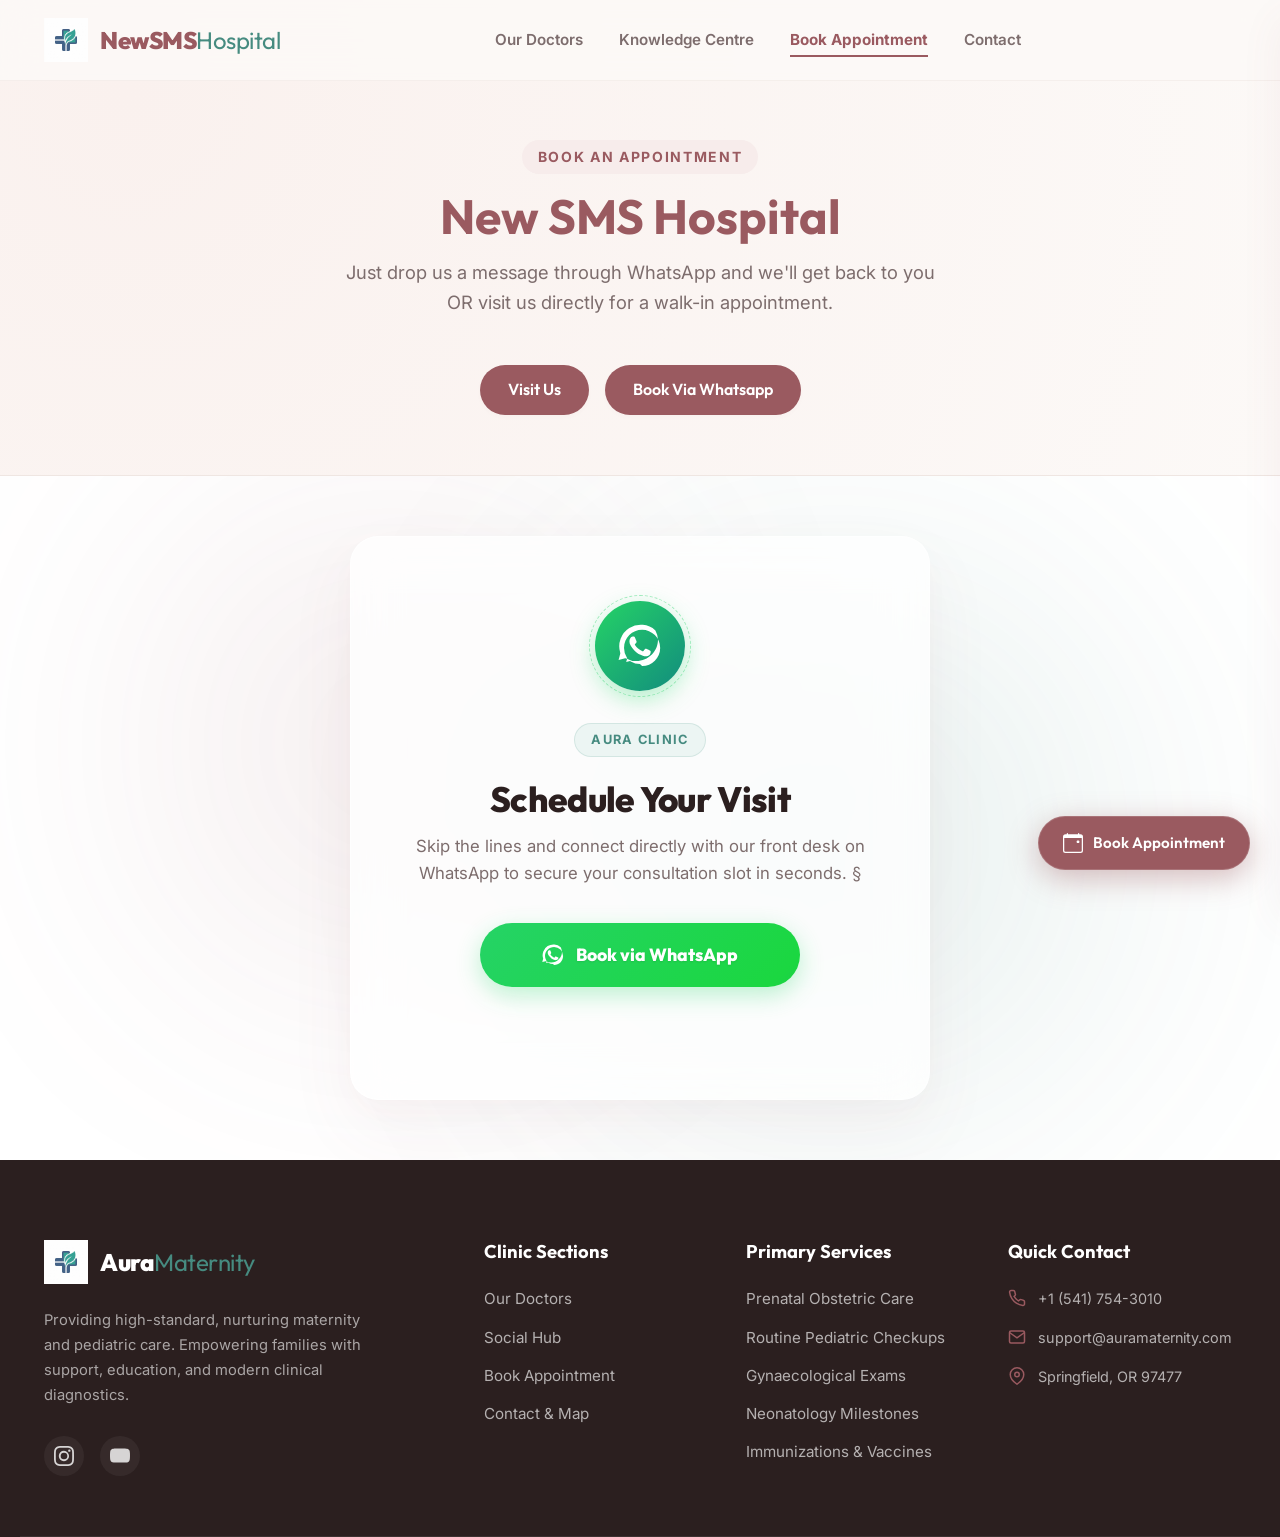
==== commit add2050d: "Fixes to reflect correct locations and numbers. Also fixed some pages." ====
--- a/index.html
+++ b/index.html
@@ -1,181 +1,92 @@
 <!DOCTYPE html>
 <html lang="en">
+
 <head>
   <meta charset="UTF-8">
   <meta name="viewport" content="width=device-width, initial-scale=1.0">
-  <title>Aura Maternity & Pediatrics Clinic | Compassionate Maternal & Child Care</title>
-  <meta name="description" content="Welcome to Aura Maternity & Pediatrics Clinic Springfield. Offering dedicated obstetric, gynaecological, and pediatric services. Book your consultation today.">
-  
+  <title> New SMS Hospital | Compassionate Maternal & Child Care</title>
+  <meta name="description"
+    content="Welcome to New SMS Hospital. Offering dedicated obstetric, gynaecological, and pediatric services. Book your consultation today.">
+
   <!-- Preconnect to Google Fonts -->
   <link rel="preconnect" href="https://fonts.googleapis.com">
   <link rel="preconnect" href="https://fonts.gstatic.com" crossorigin>
-  <link href="https://fonts.googleapis.com/css2?family=Inter:wght@300;400;500;600;700&family=Outfit:wght@300;400;500;600;700;800&display=swap" rel="stylesheet">
-  
+  <link
+    href="https://fonts.googleapis.com/css2?family=Inter:wght@300;400;500;600;700&family=Outfit:wght@300;400;500;600;700;800&display=swap"
+    rel="stylesheet">
+
   <!-- Main Stylesheet -->
   <link rel="stylesheet" href="styles.css">
 </head>
+
 <body>
 
   <!-- SHARED HEADER -->
   <clinic-header></clinic-header>
 
-  <!-- 2. HERO SECTION -->
-  <section class="hero-section" id="hero">
-    <div class="hero-container container">
-      <div class="hero-content">
-        <div class="badge">Aura Maternity & Pediatrics</div>
-        <h1 class="hero-title">Nurturing the Journey of <span class="highlight">Motherhood</span> and Childhood.</h1>
-        <p class="hero-subtitle">Experience dedicated, state-of-the-art obstetric, gynaecological, and pediatric clinical services inside a warm, supportive maternity environment.</p>
-        <div class="hero-cta-group">
-          <a href="booking.html" class="btn-primary hero-btn">Book an Appointment</a>
-          <a href="services.html" class="btn-secondary hero-btn-sec">Explore Services</a>
+  <!-- PAGE BANNER -->
+  <section class="page-banner">
+    <div class="container">
+      <span class="sub-heading">Book an Appointment</span>
+      <h1>New SMS Hospital</h1>
+      <p>Just drop us a message through WhatsApp and we'll get back to you OR visit us directly for a walk-in
+        appointment.</p>
+      <div style="margin-top: 24px; display: flex; gap: 16px; justify-content: center; flex-wrap: wrap;">
+        <div style="margin-top: 24px;">
+          <a href="contact.html" class="btn-primary"
+            style="display: inline-block; padding: 12px 28px; font-weight: 600;">Visit Us</a>
         </div>
-        <div class="hero-stats">
-          <div class="stat-item">
-            <span class="stat-num">8k+</span>
-            <span class="stat-label">Successful Deliveries</span>
-          </div>
-          <div class="stat-item">
-            <span class="stat-num">18+</span>
-            <span class="stat-label">Years of Maternity Care</span>
-          </div>
-          <div class="stat-item">
-            <span class="stat-num">100%</span>
-            <span class="stat-label">Board-Certified Specialists</span>
-          </div>
+        <div style="margin-top: 24px;">
+          <a href="https://wa.me/+918824595243?text=Hello%21%20I%20would%20like%20to%20book%20an%20appointment%20at%20the%20clinic.%20Please%20let%20me%20know%20the%20available%20slots."
+            class="btn-primary" style="display: inline-block; padding: 12px 28px; font-weight: 600;">Book Via
+            Whatsapp</a>
         </div>
       </div>
-      <div class="hero-visual">
-        <div class="visual-card main-card">
-          <div class="card-icon-wrapper">
-            <!-- Maternal health baby icon -->
-            <svg xmlns="http://www.w3.org/2000/svg" viewBox="0 0 24 24" fill="none" stroke="currentColor" stroke-width="2" stroke-linecap="round" stroke-linejoin="round"><path d="M12 22a10 10 0 1 0 0-20 10 10 0 0 0 0 20z"/><path d="M12 6a6 6 0 0 0-6 6"/><path d="M12 8a4 4 0 0 0-4 4"/></svg>
-          </div>
-          <div class="card-details">
-            <h3>Maternity Care</h3>
-            <p>Comprehensive prenatal and delivery care.</p>
-          </div>
+  </section>
+
+  <!-- MINIMALIST BOOKING HERO -->
+  <section class="premium-booking-section" style="padding: 60px 20px; min-height: auto;">
+    <!-- Subtle background decoration -->
+    <div class="glow-blob glow-blob-1"></div>
+    <div class="glow-blob glow-blob-2"></div>
+
+    <div class="container text-center">
+      <div class="premium-booking-card" style="max-width: 580px; padding: 64px 40px; margin: 0 auto;">
+
+        <!-- Pulse WhatsApp Wrapper -->
+        <div class="premium-icon-wrapper" style="margin: 0 auto 32px auto;">
+          <svg xmlns="http://www.w3.org/2000/svg" fill="currentColor" class="bi bi-whatsapp" viewBox="0 0 16 16">
+            <path
+              d="M13.601 2.326A7.854 7.854 0 0 0 .79 10.394l.048.37-.63 2.33 2.385-.626.37.048a7.813 7.813 0 0 0 3.748.977h.001c4.32 0 7.831-3.51 7.831-7.83A7.83 7.83 0 0 0 13.6 2.326zM7.994 14.521a6.573 6.573 0 0 1-3.356-.92l-.24-.144-1.42.372.38-1.4-.158-.25a6.56 6.56 0 0 1-1.005-3.493c0-3.625 2.95-6.57 6.57-6.57a6.57 6.57 0 0 1 6.57 6.57c0 3.626-2.95 6.579-6.57 6.579zm3.557-4.877c-.19-.094-1.121-.553-1.295-.615-.173-.063-.3-.094-.427.094-.127.188-.49.613-.6.729-.11.117-.22.13-.41.035-.19-.094-.8-.296-1.523-.941-.563-.5-1.01-1.119-1.12-1.309-.11-.19-.013-.292.08-.387.085-.085.19-.22.285-.33.095-.11.127-.188.19-.312.063-.125.03-.235-.015-.33-.045-.094-.427-1.03-.586-1.416-.154-.373-.306-.322-.427-.328-.11-.006-.239-.006-.367-.006-.128 0-.335.048-.51.235-.175.188-.67.654-.67 1.595 0 .942.684 1.85.779 1.978.095.13 1.343 2.051 3.254 2.878.455.197.81.315 1.086.402.457.145.874.125 1.205.076.368-.055 1.121-.459 1.279-.902.158-.444.158-.825.11-.902-.045-.078-.174-.125-.364-.219z" />
+          </svg>
         </div>
-        <div class="visual-card heart-card">
-          <div class="card-icon-wrapper teal">
-            <!-- Child care teddy or smiling face icon -->
-            <svg xmlns="http://www.w3.org/2000/svg" viewBox="0 0 24 24" fill="none" stroke="currentColor" stroke-width="2" stroke-linecap="round" stroke-linejoin="round"><circle cx="12" cy="12" r="10"/><path d="M8 14s1.5 2 4 2 4-2 4-2"/><line x1="9" y1="9" x2="9.01" y2="9"/><line x1="15" y1="9" x2="15.01" y2="9"/></svg>
-          </div>
-          <div class="card-details">
-            <h3>Pediatric Care</h3>
-            <p>Vaccination and infant wellness tracking.</p>
-          </div>
+
+        <span class="premium-badge">Aura Clinic</span>
+        <h2 class="premium-card-title" style="font-size: 2.2rem; margin-bottom: 12px;">Schedule Your Visit</h2>
+        <p class="premium-card-desc" style="margin: 0 auto 36px auto; font-size: 1.05rem; max-width: 480px;">
+          Skip the lines and connect directly with our front desk on WhatsApp to secure your consultation slot
+          in seconds.
+          § </p>
+
+        <!-- Centered Single WhatsApp Button -->
+        <div style="display: flex; justify-content: center; width: 100%; margin-bottom: 12px;">
+          <a href="https://wa.me/+918824595243?text=Hello%21%20I%20would%20like%20to%20book%20an%20appointment%20at%20the%20clinic.%20Please%20let%20me%20know%20the%20available%20slots."
+            class="btn-whatsapp-premium" style="max-width: 320px;" target="_blank" rel="noopener noreferrer">
+            <svg xmlns="http://www.w3.org/2000/svg" viewBox="0 0 16 16">
+              <path
+                d="M13.601 2.326A7.854 7.854 0 0 0 .79 10.394l.048.37-.63 2.33 2.385-.626.37.048a7.813 7.813 0 0 0 3.748.977h.001c4.32 0 7.831-3.51 7.831-7.83A7.83 7.83 0 0 0 13.6 2.326zM7.994 14.521a6.573 6.573 0 0 1-3.356-.92l-.24-.144-1.42.372.38-1.4-.158-.25a6.56 6.56 0 0 1-1.005-3.493c0-3.625 2.95-6.57 6.57-6.57a6.57 6.57 0 0 1 6.57 6.57c0 3.626-2.95 6.579-6.57 6.579zm3.557-4.877c-.19-.094-1.121-.553-1.295-.615-.173-.063-.3-.094-.427.094-.127.188-.49.613-.6.729-.11.117-.22.13-.41.035-.19-.094-.8-.296-1.523-.941-.563-.5-1.01-1.119-1.12-1.309-.11-.19-.013-.292.08-.387.085-.085.19-.22.285-.33.095-.11.127-.188.19-.312.063-.125.03-.235-.015-.33-.045-.094-.427-1.03-.586-1.416-.154-.373-.306-.322-.427-.328-.11-.006-.239-.006-.367-.006-.128 0-.335.048-.51.235-.175.188-.67.654-.67 1.595 0 .942.684 1.85.779 1.978.095.13 1.343 2.051 3.254 2.878.455.197.81.315 1.086.402.457.145.874.125 1.205.076.368-.055 1.121-.459 1.279-.902.158-.444.158-.825.11-.902-.045-.078-.174-.125-.364-.219z" />
+            </svg>
+            <span>Book via WhatsApp</span>
+          </a>
         </div>
-        <div class="visual-gradient-glow"></div>
       </div>
     </div>
   </section>
-
-  <!-- 3. SERVICES PREVIEW SECTION -->
-  <section class="services-section section-padding bg-light">
-    <div class="container">
-      <div class="section-header text-center">
-        <span class="sub-heading">Clinical Care Areas</span>
-        <h2 class="section-title">Specialized Services</h2>
-        <p class="section-desc">We offer compassionate clinical solutions tailored to women's reproductive health, prenatal journeys, and childhood milestones.</p>
-      </div>
-      
-      <div class="services-grid">
-        <article class="service-card">
-          <div class="service-icon-container">
-            <svg xmlns="http://www.w3.org/2000/svg" viewBox="0 0 24 24" fill="none" stroke="currentColor" stroke-width="2" class="service-icon"><path d="M12 22c5.523 0 10-4.477 10-10S17.523 2 12 2 2 6.477 2 12s4.477 10 10 10z"/><path d="M12 6v12"/><path d="M8 10h8"/></svg>
-          </div>
-          <h3 class="service-title">Obstetrics & Maternity</h3>
-          <p class="service-description">Full-spectrum prenatal care, comprehensive high-risk pregnancy management, regular ultrasounds, labor support, and expert postpartum healing care.</p>
-          <a href="services.html" class="service-card-link">Learn More &rarr;</a>
-        </article>
-
-        <article class="service-card">
-          <div class="service-icon-container">
-            <svg xmlns="http://www.w3.org/2000/svg" viewBox="0 0 24 24" fill="none" stroke="currentColor" stroke-width="2" class="service-icon"><circle cx="12" cy="12" r="10"/><path d="M8 14s1.5 2 4 2 4-2 4-2"/><line x1="9" y1="9" x2="9.01" y2="9"/><line x1="15" y1="9" x2="15.01" y2="9"/></svg>
-          </div>
-          <h3 class="service-title">Pediatric Wellness</h3>
-          <p class="service-description">Continuous developmental milestones checks, safe routine immunizations, infant growth screening, nutrition advice, and care for acute childhood illnesses.</p>
-          <a href="services.html" class="service-card-link">Learn More &rarr;</a>
-        </article>
-
-        <article class="service-card">
-          <div class="service-icon-container">
-            <svg xmlns="http://www.w3.org/2000/svg" viewBox="0 0 24 24" fill="none" stroke="currentColor" stroke-width="2" class="service-icon"><path d="M12 2a3 3 0 0 0-3 3v7a3 3 0 0 0 6 0V5a3 3 0 0 0-3-3z"/><path d="M19 10v2a7 7 0 0 1-14 0v-2"/><line x1="12" y1="19" x2="12" y2="22"/></svg>
-          </div>
-          <h3 class="service-title">Gynaecology Care</h3>
-          <p class="service-description">Preventative reproductive checks, breast exams, PAP smears, menopause support, contraception guidance, and specialized PCOS treatment clinics.</p>
-          <a href="services.html" class="service-card-link">Learn More &rarr;</a>
-        </article>
-      </div>
-
-      <div class="text-center" style="margin-top: 50px;">
-        <a href="services.html" class="btn-primary">View All Services</a>
-      </div>
-    </div>
-  </section>
-
-  <!-- 4. FEATURED DOCTORS PREVIEW -->
-  <section class="doctors-section section-padding">
-    <div class="container">
-      <div class="section-header text-center">
-        <span class="sub-heading">Expert Physicians</span>
-        <h2 class="section-title">Meet Our Medical Team</h2>
-        <p class="section-desc">Our dedicated Obstetricians, Gynaecologists, and Pediatricians bring top board credentials and compassionate care to Springfield families.</p>
-      </div>
-
-      <div class="doctors-grid">
-        <article class="doctor-card">
-          <div class="doctor-img-wrapper">
-            <img src="assets/doc1.png" alt="Dr. Evelyn Rose" class="doctor-img">
-            <div class="doctor-social-overlay">
-              <span class="doctor-exp">15+ Years Experience</span>
-            </div>
-          </div>
-          <div class="doctor-info">
-            <h3 class="doctor-name">Dr. Evelyn Rose, MD, FACOG</h3>
-            <p class="doctor-title">Lead Obstetrician & Gynaecologist</p>
-            <hr class="doctor-divider">
-            <a href="doctors.html" class="btn-secondary" style="width:100%; text-align:center;">View Full Profile</a>
-          </div>
-        </article>
-
-        <article class="doctor-card">
-          <div class="doctor-img-wrapper">
-            <img src="assets/doc2.png" alt="Dr. Sarah Jenkins" class="doctor-img">
-            <div class="doctor-social-overlay">
-              <span class="doctor-exp">12+ Years Experience</span>
-            </div>
-          </div>
-          <div class="doctor-info">
-            <h3 class="doctor-name">Dr. Sarah Jenkins, MD, FAAP</h3>
-            <p class="doctor-title">Senior Pediatrician</p>
-            <hr class="doctor-divider">
-            <a href="doctors.html" class="btn-secondary" style="width:100%; text-align:center;">View Full Profile</a>
-          </div>
-        </article>
-      </div>
-    </div>
-  </section>
-
-  <!-- 5. APPOINTMENT BOOKING MOTIVE CALLOUT -->
-  <section class="booking-section section-padding bg-light">
-    <div class="container text-center" style="max-width: 800px;">
-      <span class="sub-heading">Book Today</span>
-      <h2 class="section-title" style="margin-bottom: 24px;">Ready to Schedule a Consultation?</h2>
-      <p class="section-desc" style="margin-bottom: 40px;">Whether it is your first prenatal ultrasound, a routine baby growth check, or a general gynaecological consultation, our team is ready to guide you. Book online in 2 minutes or connect with our front desk directly.</p>
-      <div style="display: flex; gap: 16px; justify-content: center; flex-wrap: wrap;">
-        <a href="booking.html" class="btn-primary" style="font-size: 1.1rem; padding: 16px 36px;">Book Online Instantly</a>
-        <a href="booking.html" class="btn-secondary" style="font-size: 1.1rem; padding: 16px 36px;">Prefer WhatsApp Booking</a>
-      </div>
-    </div>
-  </section>
-
-  <!-- FOOTER -->
   <clinic-footer></clinic-footer>
 
   <script src="header.js" defer></script>
   <script src="footer.js" defer></script>
   <script src="app.js"></script>
 </body>
-</html>
+
+</html>
--- a/styles.css
+++ b/styles.css
@@ -2058,3 +2058,300 @@
   }
 }
 
+/* ==========================================================================
+   11. PREMIUM CENTERED WHATSAPP BOOKING PAGE
+   ========================================================================== */
+.premium-booking-section {
+  position: relative;
+  overflow: hidden;
+  background-color: var(--bg-secondary);
+  min-height: 80vh;
+  display: flex;
+  align-items: center;
+  justify-content: center;
+  padding: 80px 20px;
+  z-index: 1;
+}
+
+.glow-blob {
+  position: absolute;
+  border-radius: 50%;
+  filter: blur(140px);
+  opacity: 0.15;
+  z-index: -1;
+  pointer-events: none;
+  animation: float-blob 8s ease-in-out infinite;
+}
+
+.glow-blob-1 {
+  width: 400px;
+  height: 400px;
+  background-color: var(--primary);
+  top: 10%;
+  left: 15%;
+}
+
+.glow-blob-2 {
+  width: 500px;
+  height: 500px;
+  background-color: var(--secondary);
+  bottom: 10%;
+  right: 15%;
+  animation-delay: -4s;
+}
+
+@keyframes float-blob {
+  0%, 100% {
+    transform: translate(0, 0) scale(1);
+  }
+  50% {
+    transform: translate(30px, -40px) scale(1.15);
+  }
+}
+
+.premium-booking-card {
+  width: 100%;
+  max-width: 600px;
+  background: rgba(255, 255, 255, 0.75);
+  backdrop-filter: blur(24px);
+  -webkit-backdrop-filter: blur(24px);
+  border: 1px solid rgba(255, 255, 255, 0.45);
+  border-radius: 28px;
+  padding: 56px 48px;
+  box-shadow: 
+    0 10px 30px rgba(154, 90, 96, 0.02),
+    0 30px 70px rgba(154, 90, 96, 0.06);
+  display: flex;
+  flex-direction: column;
+  align-items: center;
+  text-align: center;
+  position: relative;
+  transition: transform 0.4s ease, box-shadow 0.4s ease;
+}
+
+.premium-booking-card:hover {
+  transform: translateY(-4px);
+  box-shadow: 
+    0 15px 35px rgba(154, 90, 96, 0.03),
+    0 35px 85px rgba(154, 90, 96, 0.08);
+}
+
+.premium-icon-wrapper {
+  width: 90px;
+  height: 90px;
+  border-radius: 50%;
+  background: linear-gradient(135deg, #25D366 0%, #128C7E 100%);
+  display: flex;
+  align-items: center;
+  justify-content: center;
+  color: #FFFFFF;
+  margin-bottom: 24px;
+  box-shadow: 0 8px 24px rgba(37, 211, 102, 0.35);
+  position: relative;
+}
+
+.premium-icon-wrapper::after {
+  content: '';
+  position: absolute;
+  top: -6px;
+  left: -6px;
+  right: -6px;
+  bottom: -6px;
+  border-radius: 50%;
+  border: 1.5px dashed rgba(37, 211, 102, 0.4);
+  animation: rotate-border 20s linear infinite;
+}
+
+.premium-icon-wrapper svg {
+  width: 44px;
+  height: 44px;
+  animation: pulse-icon 2s infinite ease-in-out;
+}
+
+@keyframes rotate-border {
+  from { transform: rotate(0deg); }
+  to { transform: rotate(360deg); }
+}
+
+@keyframes pulse-icon {
+  0%, 100% { transform: scale(1); }
+  50% { transform: scale(1.08); }
+}
+
+.premium-badge {
+  background-color: var(--secondary-light);
+  color: var(--secondary);
+  font-size: 0.8rem;
+  font-weight: 700;
+  text-transform: uppercase;
+  letter-spacing: 0.1em;
+  padding: 6px 16px;
+  border-radius: 50px;
+  margin-bottom: 20px;
+  display: inline-block;
+  border: 1px solid rgba(70, 139, 128, 0.15);
+}
+
+.premium-card-title {
+  font-family: var(--font-heading);
+  font-size: 2.1rem;
+  font-weight: 800;
+  color: var(--text-main);
+  margin-bottom: 12px;
+  letter-spacing: -0.02em;
+}
+
+.premium-card-desc {
+  font-family: var(--font-body);
+  font-size: 1rem;
+  line-height: 1.6;
+  color: var(--text-muted);
+  max-width: 460px;
+  margin-bottom: 36px;
+}
+
+.premium-dropdown-wrapper {
+  width: 100%;
+  margin-bottom: 32px;
+  text-align: left;
+  display: flex;
+  flex-direction: column;
+  gap: 8px;
+}
+
+.premium-dropdown-wrapper label {
+  font-family: var(--font-heading);
+  font-size: 0.85rem;
+  font-weight: 700;
+  text-transform: uppercase;
+  letter-spacing: 0.08em;
+  color: var(--text-muted);
+  padding-left: 4px;
+}
+
+.premium-select-container {
+  position: relative;
+  width: 100%;
+}
+
+.premium-select {
+  width: 100%;
+  appearance: none;
+  background-color: var(--bg-secondary);
+  color: var(--text-main);
+  border: 1.5px solid var(--border-color);
+  padding: 14px 44px 14px 18px;
+  border-radius: 14px;
+  font-family: var(--font-body);
+  font-size: 0.95rem;
+  font-weight: 500;
+  outline: none;
+  cursor: pointer;
+  transition: all 0.3s ease;
+  box-shadow: 0 2px 6px rgba(154, 90, 96, 0.01);
+}
+
+.premium-select:focus {
+  border-color: var(--secondary);
+  box-shadow: 0 0 0 4px rgba(70, 139, 128, 0.12);
+}
+
+.premium-select-container::after {
+  content: '▼';
+  font-size: 0.75rem;
+  color: var(--text-muted);
+  position: absolute;
+  right: 18px;
+  top: 50%;
+  transform: translateY(-50%);
+  pointer-events: none;
+  transition: transform 0.3s ease;
+}
+
+.premium-select:focus + .premium-select-container::after {
+  transform: translateY(-50%) rotate(180deg);
+}
+
+.btn-whatsapp-premium {
+  display: inline-flex;
+  align-items: center;
+  justify-content: center;
+  gap: 12px;
+  width: 100%;
+  background: linear-gradient(135deg, #25D366 0%, #1BD741 50%, #128C7E 100%);
+  background-size: 200% auto;
+  color: #FFFFFF !important;
+  font-family: var(--font-heading);
+  font-weight: 800;
+  font-size: 1.1rem;
+  padding: 18px 32px;
+  border-radius: 50px;
+  border: none;
+  box-shadow: 0 8px 24px rgba(37, 211, 102, 0.3);
+  cursor: pointer;
+  transition: all 0.4s ease;
+  text-shadow: 0 1px 2px rgba(0, 0, 0, 0.1);
+  margin-bottom: 36px;
+  text-decoration: none;
+}
+
+.btn-whatsapp-premium:hover {
+  background-position: right center;
+  transform: translateY(-3px) scale(1.01);
+  box-shadow: 0 12px 30px rgba(37, 211, 102, 0.45);
+}
+
+.btn-whatsapp-premium:active {
+  transform: translateY(-1px);
+}
+
+.btn-whatsapp-premium svg {
+  width: 22px;
+  height: 22px;
+  fill: currentColor;
+}
+
+.trust-items {
+  display: flex;
+  justify-content: center;
+  gap: 20px;
+  flex-wrap: wrap;
+  width: 100%;
+  border-top: 1px solid var(--border-color);
+  padding-top: 28px;
+}
+
+.trust-item {
+  display: flex;
+  align-items: center;
+  gap: 8px;
+  color: var(--text-muted);
+  font-size: 0.85rem;
+  font-weight: 500;
+}
+
+.trust-item svg {
+  width: 16px;
+  height: 16px;
+  color: var(--secondary);
+}
+
+@media (max-width: 576px) {
+  .premium-booking-card {
+    padding: 40px 24px;
+    border-radius: 20px;
+  }
+  .premium-card-title {
+    font-size: 1.75rem;
+  }
+  .btn-whatsapp-premium {
+    font-size: 1rem;
+    padding: 16px 24px;
+  }
+  .trust-items {
+    flex-direction: column;
+    align-items: center;
+    gap: 12px;
+  }
+}
+
